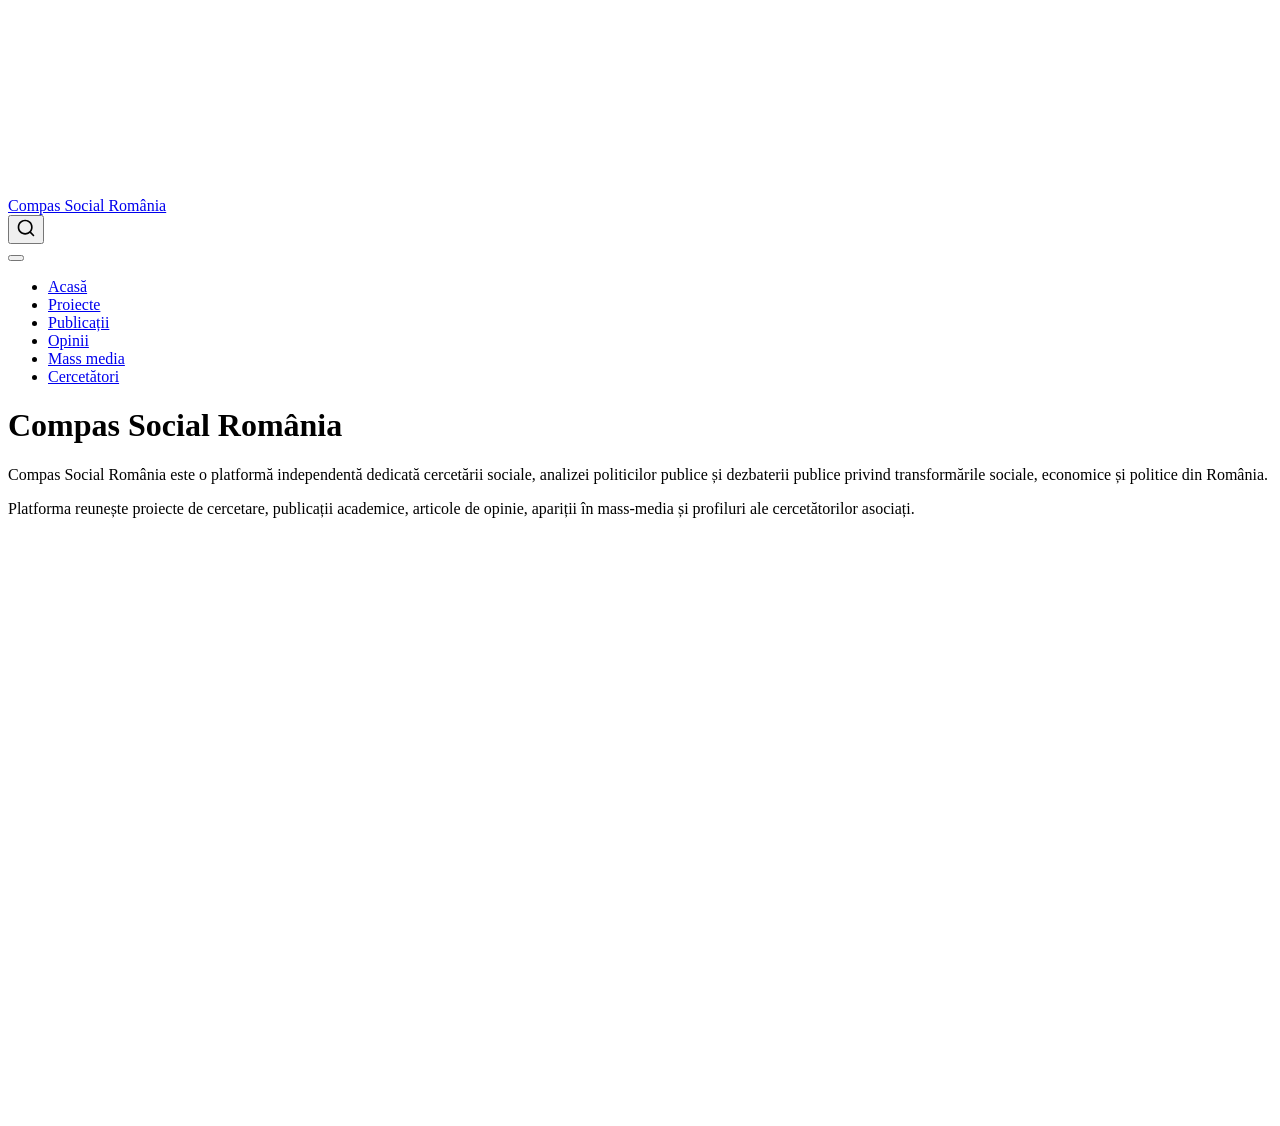
==== docs/index.html @ 10f3eb61 "Prima versiune site" ====
<!DOCTYPE html>
<html xmlns="http://www.w3.org/1999/xhtml" lang="ro" xml:lang="ro"><head>

<meta charset="utf-8">
<meta name="generator" content="quarto-1.9.38">

<meta name="viewport" content="width=device-width, initial-scale=1.0, user-scalable=yes">


<title>Compas Social România</title>
<style>
/* Default styles provided by pandoc.
** See https://pandoc.org/MANUAL.html#variables-for-html for config info.
*/
code{white-space: pre-wrap;}
span.smallcaps{font-variant: small-caps;}
div.columns{display: flex; gap: min(4vw, 1.5em);}
div.column{flex: auto; overflow-x: auto;}
div.hanging-indent{margin-left: 1.5em; text-indent: -1.5em;}
ul.task-list{list-style: none;}
ul.task-list li input[type="checkbox"] {
  width: 0.8em;
  margin: 0 0.8em 0.2em -1em; /* quarto-specific, see https://github.com/quarto-dev/quarto-cli/issues/4556 */ 
  vertical-align: middle;
}
</style>


<script src="site_libs/quarto-nav/quarto-nav.js"></script>
<script src="site_libs/quarto-nav/headroom.min.js"></script>
<script src="site_libs/clipboard/clipboard.min.js"></script>
<script src="site_libs/quarto-search/autocomplete.umd.js"></script>
<script src="site_libs/quarto-search/fuse.min.js"></script>
<script src="site_libs/quarto-search/quarto-search.js"></script>
<meta name="quarto:offset" content="./">
<script src="site_libs/quarto-html/quarto.js" type="module"></script>
<script src="site_libs/quarto-html/tabsets/tabsets.js" type="module"></script>
<script src="site_libs/quarto-html/popper.min.js"></script>
<script src="site_libs/quarto-html/tippy.umd.min.js"></script>
<script src="site_libs/quarto-html/anchor.min.js"></script>
<link href="site_libs/quarto-html/tippy.css" rel="stylesheet">
<link href="site_libs/quarto-html/quarto-syntax-highlighting-15634bcf2e68342d4ad2dfa704d543f6.css" rel="stylesheet" id="quarto-text-highlighting-styles">
<script src="site_libs/bootstrap/bootstrap.min.js"></script>
<link href="site_libs/bootstrap/bootstrap-icons.css" rel="stylesheet">
<link href="site_libs/bootstrap/bootstrap-a0f9fd0d421825b736dc1bbcbcba2219.min.css" rel="stylesheet" append-hash="true" id="quarto-bootstrap" data-mode="light">
<script id="quarto-search-options" type="application/json">{
  "location": "navbar",
  "copy-button": false,
  "collapse-after": 3,
  "panel-placement": "end",
  "type": "overlay",
  "limit": 50,
  "keyboard-shortcut": [
    "f",
    "/",
    "s"
  ],
  "show-item-context": false,
  "language": {
    "search-no-results-text": "No results",
    "search-matching-documents-text": "matching documents",
    "search-copy-link-title": "Copy link to search",
    "search-hide-matches-text": "Hide additional matches",
    "search-more-match-text": "more match in this document",
    "search-more-matches-text": "more matches in this document",
    "search-clear-button-title": "Clear",
    "search-text-placeholder": "",
    "search-detached-cancel-button-title": "Cancel",
    "search-submit-button-title": "Submit",
    "search-label": "Search"
  }
}</script>


</head>

<body class="nav-fixed fullcontent quarto-light">

<div id="quarto-search-results"></div>
  <header id="quarto-header" class="headroom fixed-top">
    <nav class="navbar navbar-expand-lg " data-bs-theme="dark">
      <div class="navbar-container container-fluid">
      <div class="navbar-brand-container mx-auto">
    <a class="navbar-brand" href="./index.html">
    <span class="navbar-title">Compas Social România</span>
    </a>
  </div>
            <div id="quarto-search" class="" title="Search"></div>
          <button class="navbar-toggler" type="button" data-bs-toggle="collapse" data-bs-target="#navbarCollapse" aria-controls="navbarCollapse" role="menu" aria-expanded="false" aria-label="Toggle navigation" onclick="if (window.quartoToggleHeadroom) { window.quartoToggleHeadroom(); }">
  <span class="navbar-toggler-icon"></span>
</button>
          <div class="collapse navbar-collapse" id="navbarCollapse">
            <ul class="navbar-nav navbar-nav-scroll me-auto">
  <li class="nav-item">
    <a class="nav-link active" href="./index.html" aria-current="page"> 
<span class="menu-text">Acasă</span></a>
  </li>  
  <li class="nav-item">
    <a class="nav-link" href="./proiecte.html"> 
<span class="menu-text">Proiecte</span></a>
  </li>  
  <li class="nav-item">
    <a class="nav-link" href="./publicatii.html"> 
<span class="menu-text">Publicații</span></a>
  </li>  
  <li class="nav-item">
    <a class="nav-link" href="./opinii.html"> 
<span class="menu-text">Opinii</span></a>
  </li>  
  <li class="nav-item">
    <a class="nav-link" href="./mass-media.html"> 
<span class="menu-text">Mass media</span></a>
  </li>  
  <li class="nav-item">
    <a class="nav-link" href="./cercetatori.html"> 
<span class="menu-text">Cercetători</span></a>
  </li>  
</ul>
          </div> <!-- /navcollapse -->
            <div class="quarto-navbar-tools">
</div>
      </div> <!-- /container-fluid -->
    </nav>
</header>
<!-- content -->
<div id="quarto-content" class="quarto-container page-columns page-rows-contents page-layout-article page-navbar">
<!-- sidebar -->
<!-- margin-sidebar -->
    
<!-- main -->
<main class="content" id="quarto-document-content">

<header id="title-block-header" class="quarto-title-block default">
<div class="quarto-title">
<h1 class="title">Compas Social România</h1>
</div>



<div class="quarto-title-meta">

    
  
    
  </div>
  


</header>


<p>Compas Social România este o platformă independentă dedicată cercetării sociale, analizei politicilor publice și dezbaterii publice privind transformările sociale, economice și politice din România.</p>
<p>Platforma reunește proiecte de cercetare, publicații academice, articole de opinie, apariții în mass-media și profiluri ale cercetătorilor asociați.</p>



</main> <!-- /main -->
<script id="quarto-html-after-body" type="application/javascript">
  window.document.addEventListener("DOMContentLoaded", function (event) {
    const icon = "";
    const anchorJS = new window.AnchorJS();
    anchorJS.options = {
      placement: 'right',
      icon: icon
    };
    anchorJS.add('.anchored');
    const isCodeAnnotation = (el) => {
      for (const clz of el.classList) {
        if (clz.startsWith('code-annotation-')) {                     
          return true;
        }
      }
      return false;
    }
    const onCopySuccess = function(e) {
      // button target
      const button = e.trigger;
      // don't keep focus
      button.blur();
      // flash "checked"
      button.classList.add('code-copy-button-checked');
      var currentTitle = button.getAttribute("title");
      button.setAttribute("title", "Copied!");
      let tooltip;
      if (window.bootstrap) {
        button.setAttribute("data-bs-toggle", "tooltip");
        button.setAttribute("data-bs-placement", "left");
        button.setAttribute("data-bs-title", "Copied!");
        tooltip = new bootstrap.Tooltip(button, 
          { trigger: "manual", 
            customClass: "code-copy-button-tooltip",
            offset: [0, -8]});
        tooltip.show();    
      }
      setTimeout(function() {
        if (tooltip) {
          tooltip.hide();
          button.removeAttribute("data-bs-title");
          button.removeAttribute("data-bs-toggle");
          button.removeAttribute("data-bs-placement");
        }
        button.setAttribute("title", currentTitle);
        button.classList.remove('code-copy-button-checked');
      }, 1000);
      // clear code selection
      e.clearSelection();
    }
    const getTextToCopy = function(trigger) {
      const outerScaffold = trigger.parentElement.cloneNode(true);
      const codeEl = outerScaffold.querySelector('code');
      for (const childEl of codeEl.children) {
        if (isCodeAnnotation(childEl)) {
          childEl.remove();
        }
      }
      return codeEl.innerText;
    }
    const clipboard = new window.ClipboardJS('.code-copy-button:not([data-in-quarto-modal])', {
      text: getTextToCopy
    });
    clipboard.on('success', onCopySuccess);
    if (window.document.getElementById('quarto-embedded-source-code-modal')) {
      const clipboardModal = new window.ClipboardJS('.code-copy-button[data-in-quarto-modal]', {
        text: getTextToCopy,
        container: window.document.getElementById('quarto-embedded-source-code-modal')
      });
      clipboardModal.on('success', onCopySuccess);
    }
      var localhostRegex = new RegExp(/^(?:http|https):\/\/localhost\:?[0-9]*\//);
      var mailtoRegex = new RegExp(/^mailto:/);
        var filterRegex = new RegExp('/' + window.location.host + '/');
      var isInternal = (href) => {
          return filterRegex.test(href) || localhostRegex.test(href) || mailtoRegex.test(href);
      }
      // Inspect non-navigation links and adorn them if external
     var links = window.document.querySelectorAll('a[href]:not(.nav-link):not(.navbar-brand):not(.toc-action):not(.sidebar-link):not(.sidebar-item-toggle):not(.pagination-link):not(.no-external):not([aria-hidden]):not(.dropdown-item):not(.quarto-navigation-tool):not(.about-link)');
      for (var i=0; i<links.length; i++) {
        const link = links[i];
        if (!isInternal(link.href)) {
          // undo the damage that might have been done by quarto-nav.js in the case of
          // links that we want to consider external
          if (link.dataset.originalHref !== undefined) {
            link.href = link.dataset.originalHref;
          }
        }
      }
    function tippyHover(el, contentFn, onTriggerFn, onUntriggerFn) {
      const config = {
        allowHTML: true,
        maxWidth: 500,
        delay: 100,
        arrow: false,
        appendTo: function(el) {
            return el.parentElement;
        },
        interactive: true,
        interactiveBorder: 10,
        theme: 'quarto',
        placement: 'bottom-start',
      };
      if (contentFn) {
        config.content = contentFn;
      }
      if (onTriggerFn) {
        config.onTrigger = onTriggerFn;
      }
      if (onUntriggerFn) {
        config.onUntrigger = onUntriggerFn;
      }
      window.tippy(el, config); 
    }
    const noterefs = window.document.querySelectorAll('a[role="doc-noteref"]');
    for (var i=0; i<noterefs.length; i++) {
      const ref = noterefs[i];
      tippyHover(ref, function() {
        // use id or data attribute instead here
        let href = ref.getAttribute('data-footnote-href') || ref.getAttribute('href');
        try { href = new URL(href).hash; } catch {}
        const id = href.replace(/^#\/?/, "");
        const note = window.document.getElementById(id);
        if (note) {
          return note.innerHTML;
        } else {
          return "";
        }
      });
    }
    const xrefs = window.document.querySelectorAll('a.quarto-xref');
    const processXRef = (id, note) => {
      // Strip column container classes
      const stripColumnClz = (el) => {
        el.classList.remove("page-full", "page-columns");
        if (el.children) {
          for (const child of el.children) {
            stripColumnClz(child);
          }
        }
      }
      stripColumnClz(note)
      if (id === null || id.startsWith('sec-')) {
        // Special case sections, only their first couple elements
        const container = document.createElement("div");
        if (note.children && note.children.length > 2) {
          container.appendChild(note.children[0].cloneNode(true));
          for (let i = 1; i < note.children.length; i++) {
            const child = note.children[i];
            if (child.tagName === "P" && child.innerText === "") {
              continue;
            } else {
              container.appendChild(child.cloneNode(true));
              break;
            }
          }
          if (window.Quarto?.typesetMath) {
            window.Quarto.typesetMath(container);
          }
          return container.innerHTML
        } else {
          if (window.Quarto?.typesetMath) {
            window.Quarto.typesetMath(note);
          }
          return note.innerHTML;
        }
      } else {
        // Remove any anchor links if they are present
        const anchorLink = note.querySelector('a.anchorjs-link');
        if (anchorLink) {
          anchorLink.remove();
        }
        if (window.Quarto?.typesetMath) {
          window.Quarto.typesetMath(note);
        }
        if (note.classList.contains("callout")) {
          return note.outerHTML;
        } else {
          return note.innerHTML;
        }
      }
    }
    for (var i=0; i<xrefs.length; i++) {
      const xref = xrefs[i];
      tippyHover(xref, undefined, function(instance) {
        instance.disable();
        let url = xref.getAttribute('href');
        let hash = undefined; 
        if (url.startsWith('#')) {
          hash = url;
        } else {
          try { hash = new URL(url).hash; } catch {}
        }
        if (hash) {
          const id = hash.replace(/^#\/?/, "");
          const note = window.document.getElementById(id);
          if (note !== null) {
            try {
              const html = processXRef(id, note.cloneNode(true));
              instance.setContent(html);
            } finally {
              instance.enable();
              instance.show();
            }
          } else {
            // See if we can fetch this
            fetch(url.split('#')[0])
            .then(res => res.text())
            .then(html => {
              const parser = new DOMParser();
              const htmlDoc = parser.parseFromString(html, "text/html");
              const note = htmlDoc.getElementById(id);
              if (note !== null) {
                const html = processXRef(id, note);
                instance.setContent(html);
              } 
            }).finally(() => {
              instance.enable();
              instance.show();
            });
          }
        } else {
          // See if we can fetch a full url (with no hash to target)
          // This is a special case and we should probably do some content thinning / targeting
          fetch(url)
          .then(res => res.text())
          .then(html => {
            const parser = new DOMParser();
            const htmlDoc = parser.parseFromString(html, "text/html");
            const note = htmlDoc.querySelector('main.content');
            if (note !== null) {
              // This should only happen for chapter cross references
              // (since there is no id in the URL)
              // remove the first header
              if (note.children.length > 0 && note.children[0].tagName === "HEADER") {
                note.children[0].remove();
              }
              const html = processXRef(null, note);
              instance.setContent(html);
            } 
          }).finally(() => {
            instance.enable();
            instance.show();
          });
        }
      }, function(instance) {
      });
    }
        let selectedAnnoteEl;
        const selectorForAnnotation = ( cell, annotation) => {
          let cellAttr = 'data-code-cell="' + cell + '"';
          let lineAttr = 'data-code-annotation="' +  annotation + '"';
          const selector = 'span[' + cellAttr + '][' + lineAttr + ']';
          return selector;
        }
        const selectCodeLines = (annoteEl) => {
          const doc = window.document;
          const targetCell = annoteEl.getAttribute("data-target-cell");
          const targetAnnotation = annoteEl.getAttribute("data-target-annotation");
          const annoteSpan = window.document.querySelector(selectorForAnnotation(targetCell, targetAnnotation));
          const lines = annoteSpan.getAttribute("data-code-lines").split(",");
          const lineIds = lines.map((line) => {
            return targetCell + "-" + line;
          })
          let top = null;
          let height = null;
          let parent = null;
          if (lineIds.length > 0) {
              //compute the position of the single el (top and bottom and make a div)
              const el = window.document.getElementById(lineIds[0]);
              top = el.offsetTop;
              height = el.offsetHeight;
              parent = el.parentElement.parentElement;
            if (lineIds.length > 1) {
              const lastEl = window.document.getElementById(lineIds[lineIds.length - 1]);
              const bottom = lastEl.offsetTop + lastEl.offsetHeight;
              height = bottom - top;
            }
            if (top !== null && height !== null && parent !== null) {
              // cook up a div (if necessary) and position it 
              let div = window.document.getElementById("code-annotation-line-highlight");
              if (div === null) {
                div = window.document.createElement("div");
                div.setAttribute("id", "code-annotation-line-highlight");
                div.style.position = 'absolute';
                parent.appendChild(div);
              }
              div.style.top = top - 2 + "px";
              div.style.height = height + 4 + "px";
              div.style.left = 0;
              let gutterDiv = window.document.getElementById("code-annotation-line-highlight-gutter");
              if (gutterDiv === null) {
                gutterDiv = window.document.createElement("div");
                gutterDiv.setAttribute("id", "code-annotation-line-highlight-gutter");
                gutterDiv.style.position = 'absolute';
                const codeCell = window.document.getElementById(targetCell);
                const gutter = codeCell.querySelector('.code-annotation-gutter');
                gutter.appendChild(gutterDiv);
              }
              gutterDiv.style.top = top - 2 + "px";
              gutterDiv.style.height = height + 4 + "px";
            }
            selectedAnnoteEl = annoteEl;
          }
        };
        const unselectCodeLines = () => {
          const elementsIds = ["code-annotation-line-highlight", "code-annotation-line-highlight-gutter"];
          elementsIds.forEach((elId) => {
            const div = window.document.getElementById(elId);
            if (div) {
              div.remove();
            }
          });
          selectedAnnoteEl = undefined;
        };
          // Handle positioning of the toggle
      window.addEventListener(
        "resize",
        throttle(() => {
          elRect = undefined;
          if (selectedAnnoteEl) {
            selectCodeLines(selectedAnnoteEl);
          }
        }, 10)
      );
      function throttle(fn, ms) {
      let throttle = false;
      let timer;
        return (...args) => {
          if(!throttle) { // first call gets through
              fn.apply(this, args);
              throttle = true;
          } else { // all the others get throttled
              if(timer) clearTimeout(timer); // cancel #2
              timer = setTimeout(() => {
                fn.apply(this, args);
                timer = throttle = false;
              }, ms);
          }
        };
      }
        // Attach click handler to the DT
        const annoteDls = window.document.querySelectorAll('dt[data-target-cell]');
        for (const annoteDlNode of annoteDls) {
          annoteDlNode.addEventListener('click', (event) => {
            const clickedEl = event.target;
            if (clickedEl !== selectedAnnoteEl) {
              unselectCodeLines();
              const activeEl = window.document.querySelector('dt[data-target-cell].code-annotation-active');
              if (activeEl) {
                activeEl.classList.remove('code-annotation-active');
              }
              selectCodeLines(clickedEl);
              clickedEl.classList.add('code-annotation-active');
            } else {
              // Unselect the line
              unselectCodeLines();
              clickedEl.classList.remove('code-annotation-active');
            }
          });
        }
    const findCites = (el) => {
      const parentEl = el.parentElement;
      if (parentEl) {
        const cites = parentEl.dataset.cites;
        if (cites) {
          return {
            el,
            cites: cites.split(' ')
          };
        } else {
          return findCites(el.parentElement)
        }
      } else {
        return undefined;
      }
    };
    var bibliorefs = window.document.querySelectorAll('a[role="doc-biblioref"]');
    for (var i=0; i<bibliorefs.length; i++) {
      const ref = bibliorefs[i];
      const citeInfo = findCites(ref);
      if (citeInfo) {
        tippyHover(citeInfo.el, function() {
          var popup = window.document.createElement('div');
          citeInfo.cites.forEach(function(cite) {
            var citeDiv = window.document.createElement('div');
            citeDiv.classList.add('hanging-indent');
            citeDiv.classList.add('csl-entry');
            var biblioDiv = window.document.getElementById('ref-' + cite);
            if (biblioDiv) {
              citeDiv.innerHTML = biblioDiv.innerHTML;
            }
            popup.appendChild(citeDiv);
          });
          return popup.innerHTML;
        });
      }
    }
  });
  </script>
</div> <!-- /content -->




</body></html>
---- docs/site_libs/quarto-html/tippy.css ----
.tippy-box[data-animation=fade][data-state=hidden]{opacity:0}[data-tippy-root]{max-width:calc(100vw - 10px)}.tippy-box{position:relative;background-color:#333;color:#fff;border-radius:4px;font-size:14px;line-height:1.4;white-space:normal;outline:0;transition-property:transform,visibility,opacity}.tippy-box[data-placement^=top]>.tippy-arrow{bottom:0}.tippy-box[data-placement^=top]>.tippy-arrow:before{bottom:-7px;left:0;border-width:8px 8px 0;border-top-color:initial;transform-origin:center top}.tippy-box[data-placement^=bottom]>.tippy-arrow{top:0}.tippy-box[data-placement^=bottom]>.tippy-arrow:before{top:-7px;left:0;border-width:0 8px 8px;border-bottom-color:initial;transform-origin:center bottom}.tippy-box[data-placement^=left]>.tippy-arrow{right:0}.tippy-box[data-placement^=left]>.tippy-arrow:before{border-width:8px 0 8px 8px;border-left-color:initial;right:-7px;transform-origin:center left}.tippy-box[data-placement^=right]>.tippy-arrow{left:0}.tippy-box[data-placement^=right]>.tippy-arrow:before{left:-7px;border-width:8px 8px 8px 0;border-right-color:initial;transform-origin:center right}.tippy-box[data-inertia][data-state=visible]{transition-timing-function:cubic-bezier(.54,1.5,.38,1.11)}.tippy-arrow{width:16px;height:16px;color:#333}.tippy-arrow:before{content:"";position:absolute;border-color:transparent;border-style:solid}.tippy-content{position:relative;padding:5px 9px;z-index:1}
---- docs/site_libs/quarto-html/quarto-syntax-highlighting-15634bcf2e68342d4ad2dfa704d543f6.css ----
/* quarto syntax highlight colors */
:root {
  --quarto-hl-ot-color: #003B4F;
  --quarto-hl-at-color: #657422;
  --quarto-hl-ss-color: #20794D;
  --quarto-hl-an-color: #5E5E5E;
  --quarto-hl-fu-color: #4758AB;
  --quarto-hl-st-color: #20794D;
  --quarto-hl-cf-color: #003B4F;
  --quarto-hl-op-color: #5E5E5E;
  --quarto-hl-er-color: #AD0000;
  --quarto-hl-bn-color: #AD0000;
  --quarto-hl-al-color: #AD0000;
  --quarto-hl-va-color: #111111;
  --quarto-hl-bu-color: inherit;
  --quarto-hl-ex-color: inherit;
  --quarto-hl-pp-color: #AD0000;
  --quarto-hl-in-color: #5E5E5E;
  --quarto-hl-vs-color: #20794D;
  --quarto-hl-wa-color: #5E5E5E;
  --quarto-hl-do-color: #5E5E5E;
  --quarto-hl-im-color: #00769E;
  --quarto-hl-ch-color: #20794D;
  --quarto-hl-dt-color: #AD0000;
  --quarto-hl-fl-color: #AD0000;
  --quarto-hl-co-color: #5E5E5E;
  --quarto-hl-cv-color: #5E5E5E;
  --quarto-hl-cn-color: #8f5902;
  --quarto-hl-sc-color: #5E5E5E;
  --quarto-hl-dv-color: #AD0000;
  --quarto-hl-kw-color: #003B4F;
}

/* other quarto variables */
:root {
  --quarto-font-monospace: SFMono-Regular, Menlo, Monaco, Consolas, "Liberation Mono", "Courier New", monospace;
}

/* syntax highlight based on Pandoc's rules */
pre > code.sourceCode > span {
  color: #003B4F;
}

code.sourceCode > span {
  color: #003B4F;
}

div.sourceCode,
div.sourceCode pre.sourceCode {
  color: #003B4F;
}

/* Normal */
code span {
  color: #003B4F;
}

/* Alert */
code span.al {
  color: #AD0000;
  font-style: inherit;
}

/* Annotation */
code span.an {
  color: #5E5E5E;
  font-style: inherit;
}

/* Attribute */
code span.at {
  color: #657422;
  font-style: inherit;
}

/* BaseN */
code span.bn {
  color: #AD0000;
  font-style: inherit;
}

/* BuiltIn */
code span.bu {
  font-style: inherit;
}

/* ControlFlow */
code span.cf {
  color: #003B4F;
  font-weight: bold;
  font-style: inherit;
}

/* Char */
code span.ch {
  color: #20794D;
  font-style: inherit;
}

/* Constant */
code span.cn {
  color: #8f5902;
  font-style: inherit;
}

/* Comment */
code span.co {
  color: #5E5E5E;
  font-style: inherit;
}

/* CommentVar */
code span.cv {
  color: #5E5E5E;
  font-style: italic;
}

/* Documentation */
code span.do {
  color: #5E5E5E;
  font-style: italic;
}

/* DataType */
code span.dt {
  color: #AD0000;
  font-style: inherit;
}

/* DecVal */
code span.dv {
  color: #AD0000;
  font-style: inherit;
}

/* Error */
code span.er {
  color: #AD0000;
  font-style: inherit;
}

/* Extension */
code span.ex {
  font-style: inherit;
}

/* Float */
code span.fl {
  color: #AD0000;
  font-style: inherit;
}

/* Function */
code span.fu {
  color: #4758AB;
  font-style: inherit;
}

/* Import */
code span.im {
  color: #00769E;
  font-style: inherit;
}

/* Information */
code span.in {
  color: #5E5E5E;
  font-style: inherit;
}

/* Keyword */
code span.kw {
  color: #003B4F;
  font-weight: bold;
  font-style: inherit;
}

/* Operator */
code span.op {
  color: #5E5E5E;
  font-style: inherit;
}

/* Other */
code span.ot {
  color: #003B4F;
  font-style: inherit;
}

/* Preprocessor */
code span.pp {
  color: #AD0000;
  font-style: inherit;
}

/* SpecialChar */
code span.sc {
  color: #5E5E5E;
  font-style: inherit;
}

/* SpecialString */
code span.ss {
  color: #20794D;
  font-style: inherit;
}

/* String */
code span.st {
  color: #20794D;
  font-style: inherit;
}

/* Variable */
code span.va {
  color: #111111;
  font-style: inherit;
}

/* VerbatimString */
code span.vs {
  color: #20794D;
  font-style: inherit;
}

/* Warning */
code span.wa {
  color: #5E5E5E;
  font-style: italic;
}

.prevent-inlining {
  content: "</";
}

/*# sourceMappingURL=f23921c56f73e400b49028c9186a1aa0.css.map */
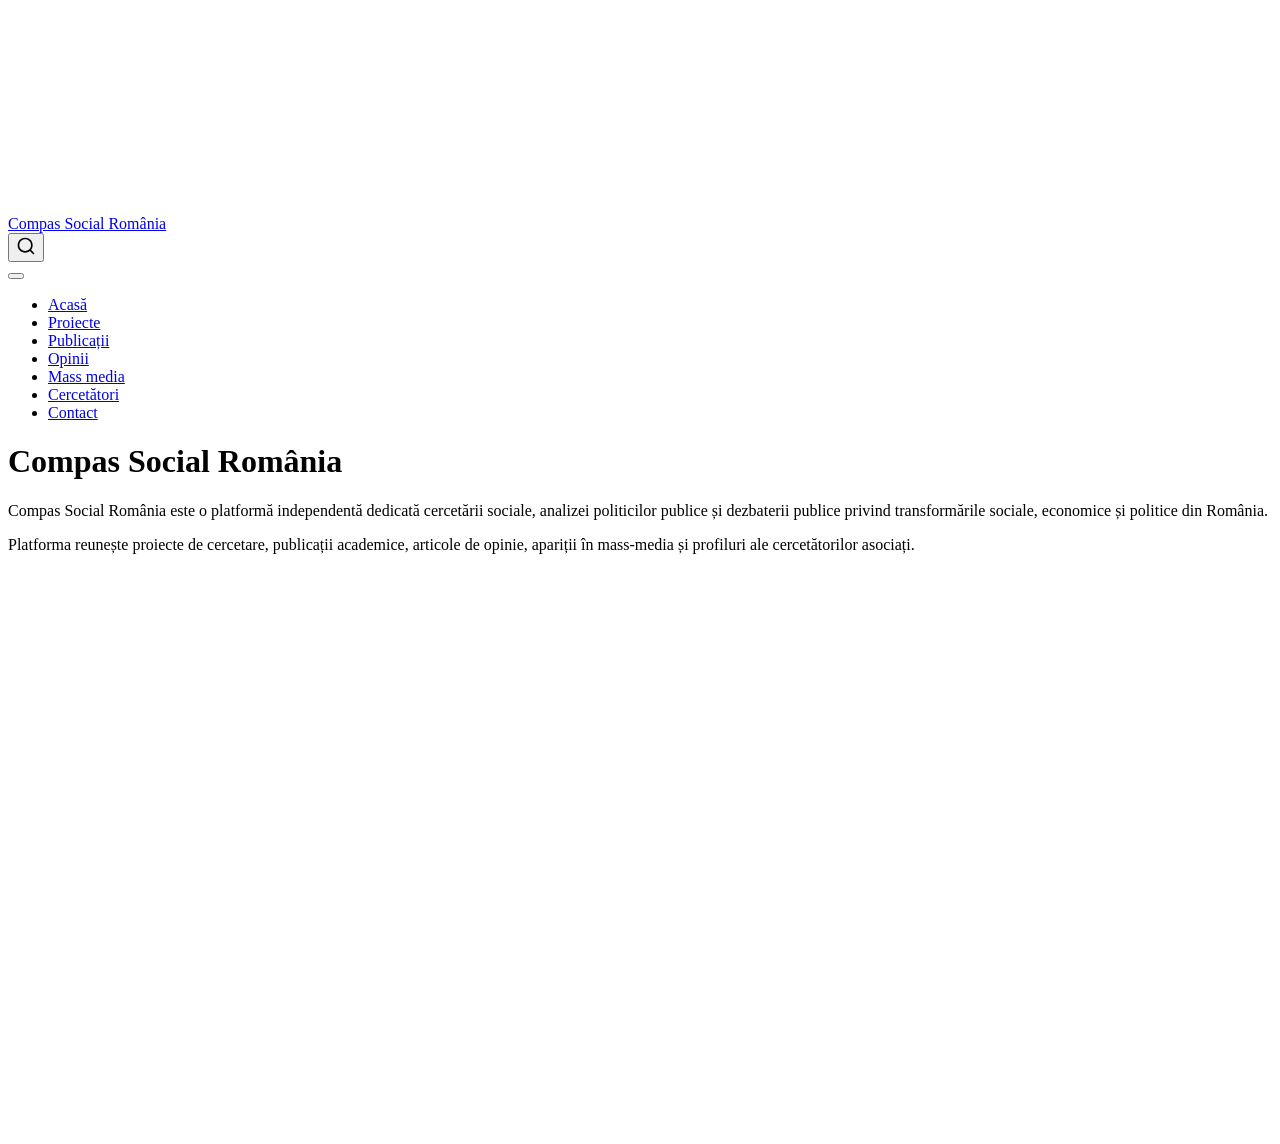
==== commit 68bdeab3: "Update site" ====
--- a/docs/index.html
+++ b/docs/index.html
@@ -115,6 +115,10 @@
     <a class="nav-link" href="./cercetatori.html"> 
 <span class="menu-text">Cercetători</span></a>
   </li>  
+  <li class="nav-item">
+    <a class="nav-link" href="./contact.html"> 
+<span class="menu-text">Contact</span></a>
+  </li>  
 </ul>
           </div> <!-- /navcollapse -->
             <div class="quarto-navbar-tools">
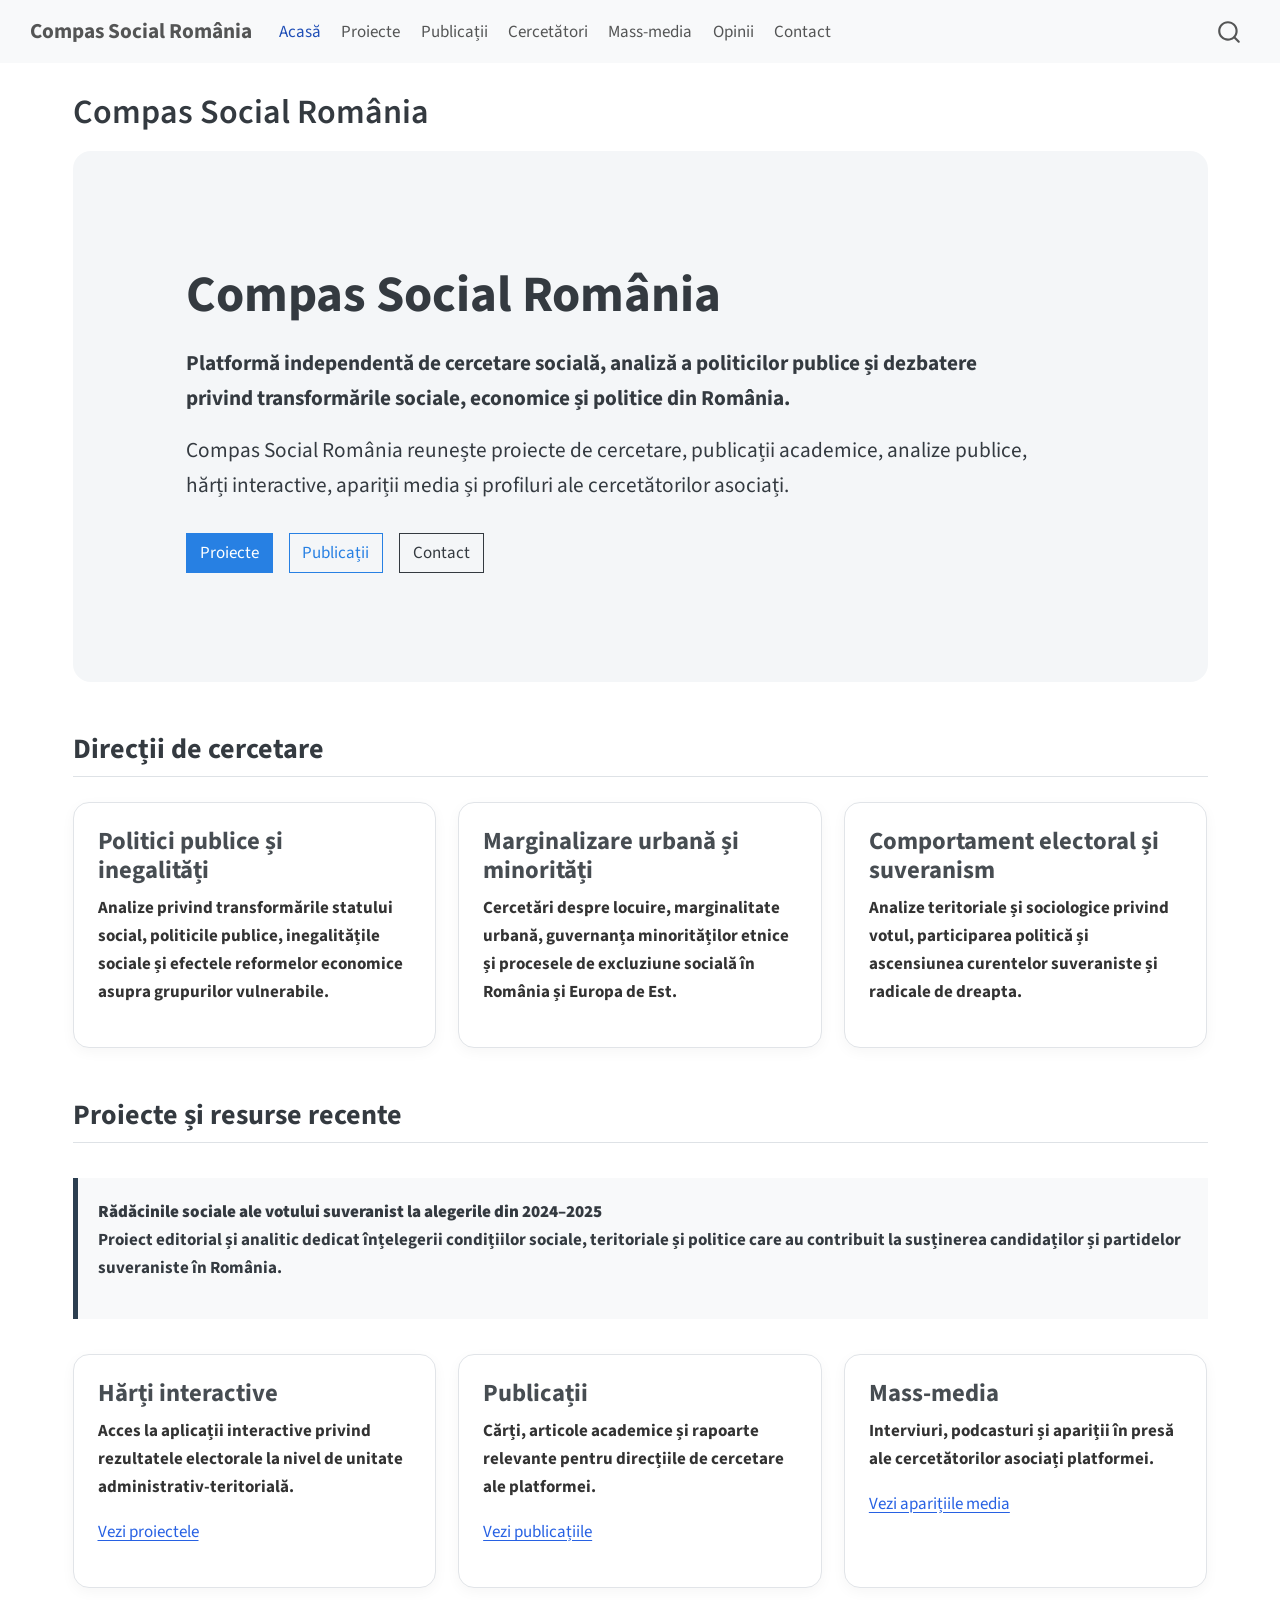
==== commit de5cfa5b: "Improve homepage design" ====
--- a/docs/index.html
+++ b/docs/index.html
@@ -42,7 +42,7 @@
 <link href="site_libs/quarto-html/quarto-syntax-highlighting-15634bcf2e68342d4ad2dfa704d543f6.css" rel="stylesheet" id="quarto-text-highlighting-styles">
 <script src="site_libs/bootstrap/bootstrap.min.js"></script>
 <link href="site_libs/bootstrap/bootstrap-icons.css" rel="stylesheet">
-<link href="site_libs/bootstrap/bootstrap-a0f9fd0d421825b736dc1bbcbcba2219.min.css" rel="stylesheet" append-hash="true" id="quarto-bootstrap" data-mode="light">
+<link href="site_libs/bootstrap/bootstrap-c7ab57aa33037bad7520c6cb9ec7d6ec.min.css" rel="stylesheet" append-hash="true" id="quarto-bootstrap" data-mode="light">
 <script id="quarto-search-options" type="application/json">{
   "location": "navbar",
   "copy-button": false,
@@ -72,9 +72,10 @@
 }</script>
 
 
+<link rel="stylesheet" href="styles.css">
 </head>
 
-<body class="nav-fixed fullcontent quarto-light">
+<body class="nav-fixed quarto-light">
 
 <div id="quarto-search-results"></div>
   <header id="quarto-header" class="headroom fixed-top">
@@ -104,16 +105,16 @@
 <span class="menu-text">Publicații</span></a>
   </li>  
   <li class="nav-item">
-    <a class="nav-link" href="./opinii.html"> 
-<span class="menu-text">Opinii</span></a>
+    <a class="nav-link" href="./cercetatori.html"> 
+<span class="menu-text">Cercetători</span></a>
   </li>  
   <li class="nav-item">
     <a class="nav-link" href="./mass-media.html"> 
-<span class="menu-text">Mass media</span></a>
+<span class="menu-text">Mass-media</span></a>
   </li>  
   <li class="nav-item">
-    <a class="nav-link" href="./cercetatori.html"> 
-<span class="menu-text">Cercetători</span></a>
+    <a class="nav-link" href="./opinii.html"> 
+<span class="menu-text">Opinii</span></a>
   </li>  
   <li class="nav-item">
     <a class="nav-link" href="./contact.html"> 
@@ -127,12 +128,12 @@
     </nav>
 </header>
 <!-- content -->
-<div id="quarto-content" class="quarto-container page-columns page-rows-contents page-layout-article page-navbar">
+<div id="quarto-content" class="quarto-container page-columns page-rows-contents page-layout-full page-navbar">
 <!-- sidebar -->
 <!-- margin-sidebar -->
     
 <!-- main -->
-<main class="content" id="quarto-document-content">
+<main class="content column-page" id="quarto-document-content">
 
 <header id="title-block-header" class="quarto-title-block default">
 <div class="quarto-title">
@@ -141,7 +142,7 @@
 
 
 
-<div class="quarto-title-meta">
+<div class="quarto-title-meta column-page">
 
     
   
@@ -153,10 +154,57 @@
 </header>
 
 
-<p>Compas Social România este o platformă independentă dedicată cercetării sociale, analizei politicilor publice și dezbaterii publice privind transformările sociale, economice și politice din România.</p>
-<p>Platforma reunește proiecte de cercetare, publicații academice, articole de opinie, apariții în mass-media și profiluri ale cercetătorilor asociați.</p>
-
-
+<section id="compas-social-românia" class="level1 hero">
+<h1>Compas Social România</h1>
+<p><strong>Platformă independentă de cercetare socială, analiză a politicilor publice și dezbatere privind transformările sociale, economice și politice din România.</strong></p>
+<p>Compas Social România reunește proiecte de cercetare, publicații academice, analize publice, hărți interactive, apariții media și profiluri ale cercetătorilor asociați.</p>
+<div class="hero-buttons">
+<p><a href="./proiecte.html" class="btn btn-primary">Proiecte</a> <a href="./publicatii.html" class="btn btn-outline-primary">Publicații</a> <a href="./contact.html" class="btn btn-outline-secondary">Contact</a></p>
+</div>
+</section>
+<section id="direcții-de-cercetare" class="level2 section-title">
+<h2 class="section-title anchored" data-anchor-id="direcții-de-cercetare">Direcții de cercetare</h2>
+<div class="cards">
+<section id="politici-publice-și-inegalități" class="level3 card">
+<h3 class="anchored" data-anchor-id="politici-publice-și-inegalități">Politici publice și inegalități</h3>
+<p>Analize privind transformările statului social, politicile publice, inegalitățile sociale și efectele reformelor economice asupra grupurilor vulnerabile.</p>
+</section>
+<section id="marginalizare-urbană-și-minorități" class="level3 card">
+<h3 class="anchored" data-anchor-id="marginalizare-urbană-și-minorități">Marginalizare urbană și minorități</h3>
+<p>Cercetări despre locuire, marginalitate urbană, guvernanța minorităților etnice și procesele de excluziune socială în România și Europa de Est.</p>
+</section>
+<section id="comportament-electoral-și-suveranism" class="level3 card">
+<h3 class="anchored" data-anchor-id="comportament-electoral-și-suveranism">Comportament electoral și suveranism</h3>
+<p>Analize teritoriale și sociologice privind votul, participarea politică și ascensiunea curentelor suveraniste și radicale de dreapta.</p>
+</section>
+</div>
+</section>
+<section id="proiecte-și-resurse-recente" class="level2 section-title">
+<h2 class="section-title anchored" data-anchor-id="proiecte-și-resurse-recente">Proiecte și resurse recente</h2>
+<div class="highlight">
+<p><strong>Rădăcinile sociale ale votului suveranist la alegerile din 2024–2025</strong><br>
+Proiect editorial și analitic dedicat înțelegerii condițiilor sociale, teritoriale și politice care au contribuit la susținerea candidaților și partidelor suveraniste în România.</p>
+</div>
+<div class="cards">
+<section id="hărți-interactive" class="level3 card">
+<h3 class="anchored" data-anchor-id="hărți-interactive">Hărți interactive</h3>
+<p>Acces la aplicații interactive privind rezultatele electorale la nivel de unitate administrativ-teritorială.</p>
+<p><a href="./proiecte.html">Vezi proiectele</a></p>
+</section>
+<section id="publicații" class="level3 card">
+<h3 class="anchored" data-anchor-id="publicații">Publicații</h3>
+<p>Cărți, articole academice și rapoarte relevante pentru direcțiile de cercetare ale platformei.</p>
+<p><a href="./publicatii.html">Vezi publicațiile</a></p>
+</section>
+<section id="mass-media" class="level3 card">
+<h3 class="anchored" data-anchor-id="mass-media">Mass-media</h3>
+<p>Interviuri, podcasturi și apariții în presă ale cercetătorilor asociați platformei.</p>
+<p><a href="./mass-media.html">Vezi aparițiile media</a></p>
+</section>
+</div>
+
+
+</section>
 
 </main> <!-- /main -->
 <script id="quarto-html-after-body" type="application/javascript">
--- a/docs/styles.css
+++ b/docs/styles.css
@@ -0,0 +1,86 @@
+body {
+  font-size: 17px;
+  line-height: 1.65;
+}
+
+.navbar-title {
+  font-weight: 700;
+}
+
+.hero {
+  padding: 80px 10%;
+  background: #f4f6f8;
+  border-radius: 18px;
+  margin-bottom: 40px;
+}
+
+.hero h1 {
+  font-size: 3rem;
+  font-weight: 700;
+  margin-bottom: 20px;
+}
+
+.hero p {
+  font-size: 1.25rem;
+  max-width: 850px;
+}
+
+.hero-buttons {
+  margin-top: 30px;
+}
+
+.hero-buttons a {
+  margin-right: 12px;
+  margin-bottom: 12px;
+}
+
+.section-title {
+  margin-top: 50px;
+  margin-bottom: 25px;
+  font-weight: 700;
+}
+
+.cards {
+  display: grid;
+  grid-template-columns: repeat(3, 1fr);
+  gap: 22px;
+  margin-top: 25px;
+}
+
+.card {
+  border: 1px solid #e1e4e8;
+  border-radius: 16px;
+  padding: 24px;
+  background: white;
+  box-shadow: 0 4px 14px rgba(0,0,0,0.04);
+}
+
+.card h3 {
+  margin-top: 0;
+  font-weight: 700;
+}
+
+.card p {
+  color: #333;
+}
+
+.highlight {
+  background: #f8f9fa;
+  border-left: 5px solid #2c3e50;
+  padding: 20px;
+  margin: 35px 0;
+}
+
+@media (max-width: 900px) {
+  .cards {
+    grid-template-columns: 1fr;
+  }
+
+  .hero {
+    padding: 45px 25px;
+  }
+
+  .hero h1 {
+    font-size: 2.2rem;
+  }
+}
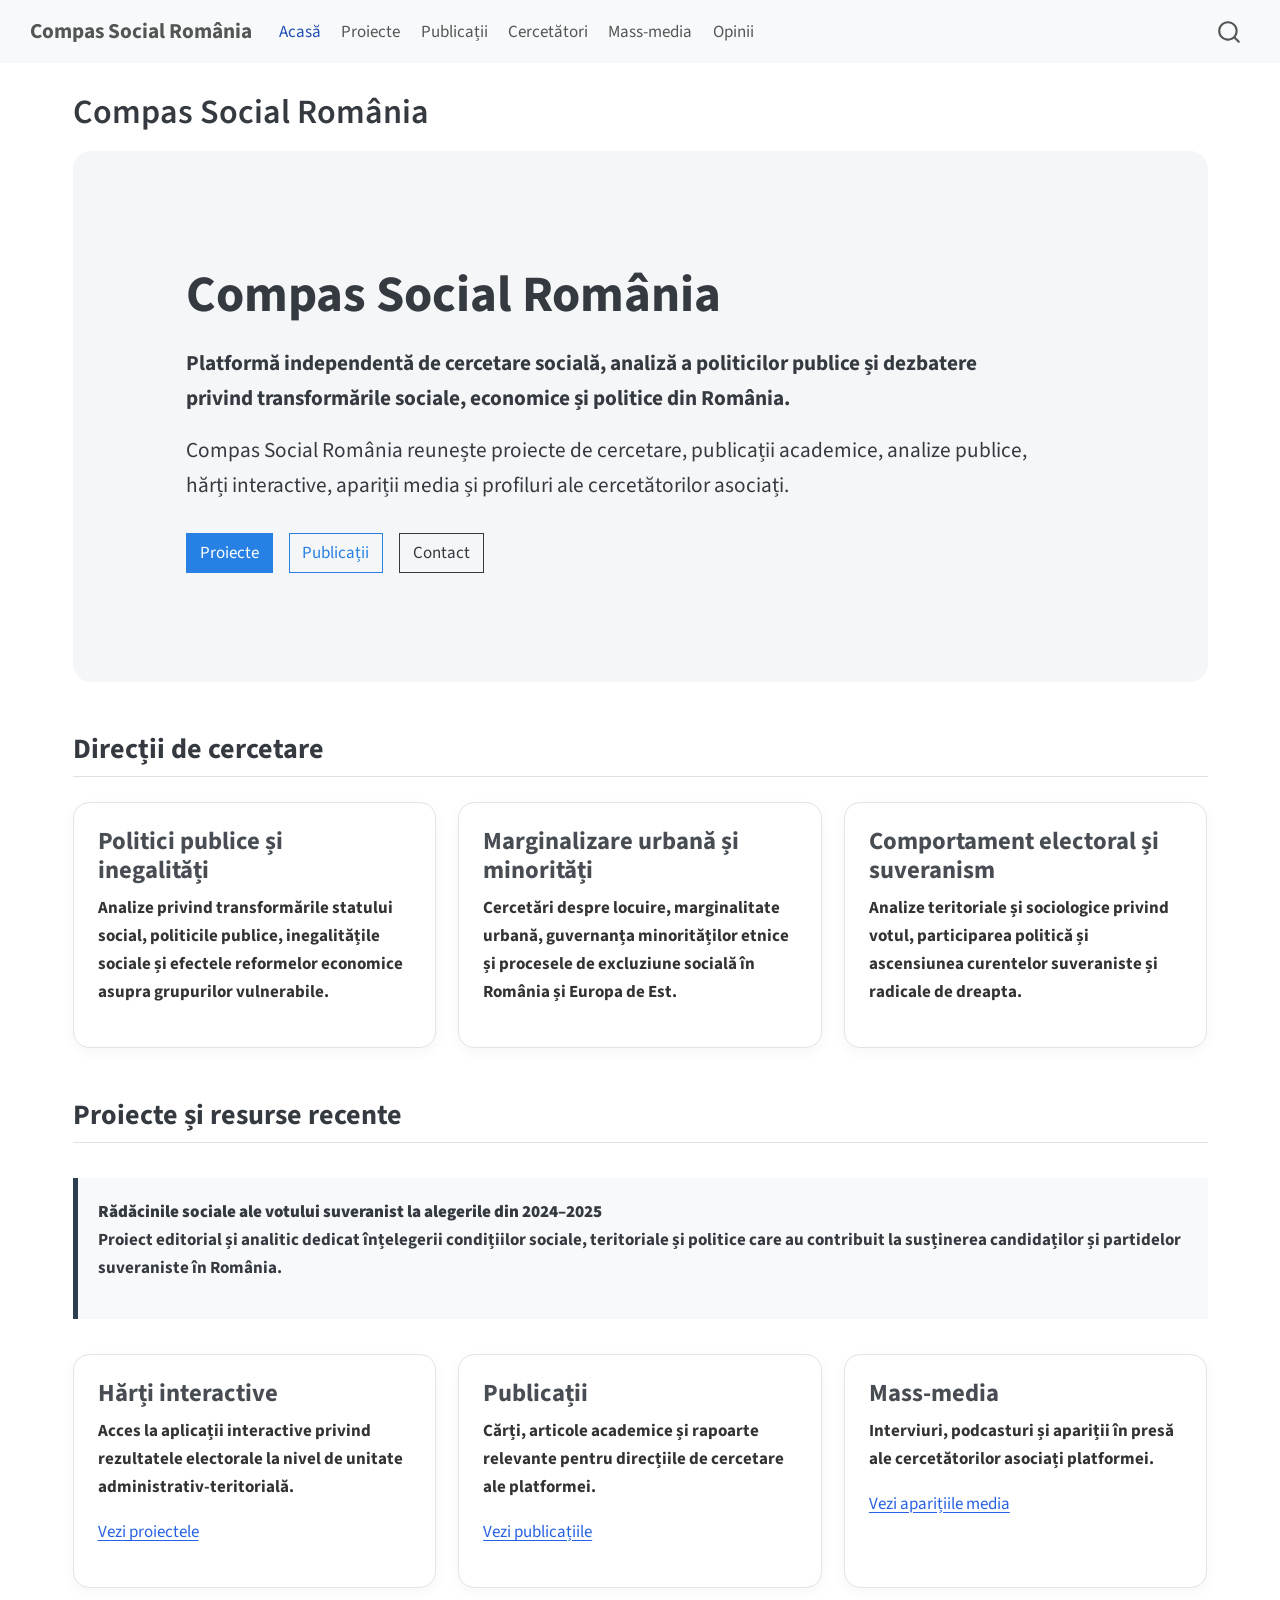
==== commit 34108453: "Replace Contact button with Mass-media" ====
--- a/docs/index.html
+++ b/docs/index.html
@@ -115,10 +115,6 @@
   <li class="nav-item">
     <a class="nav-link" href="./opinii.html"> 
 <span class="menu-text">Opinii</span></a>
-  </li>  
-  <li class="nav-item">
-    <a class="nav-link" href="./contact.html"> 
-<span class="menu-text">Contact</span></a>
   </li>  
 </ul>
           </div> <!-- /navcollapse -->
--- a/docs/styles.css
+++ b/docs/styles.css
@@ -83,4 +83,52 @@
   .hero h1 {
     font-size: 2.2rem;
   }
+}
+
+.profile-header {
+  display: grid;
+  grid-template-columns: 190px 1fr;
+  gap: 35px;
+  align-items: center;
+  margin-top: 30px;
+  margin-bottom: 40px;
+  padding: 30px;
+  background: #f4f6f8;
+  border-radius: 18px;
+}
+
+.profile-photo {
+  width: 170px;
+  height: 220px;
+  object-fit: cover;
+  border-radius: 10px;
+  box-shadow: 0 5px 15px rgba(0,0,0,0.15);
+}
+
+.profile-title h1 {
+  margin-bottom: 10px;
+}
+
+.profile-role {
+  font-size: 1.2rem;
+  color: #555;
+  margin-bottom: 20px;
+}
+
+.profile-links a {
+  margin-right: 10px;
+  margin-top: 10px;
+}
+
+@media (max-width: 900px) {
+
+  .profile-header {
+    grid-template-columns: 1fr;
+    text-align: center;
+  }
+
+  .profile-photo {
+    margin: auto;
+  }
+
 }
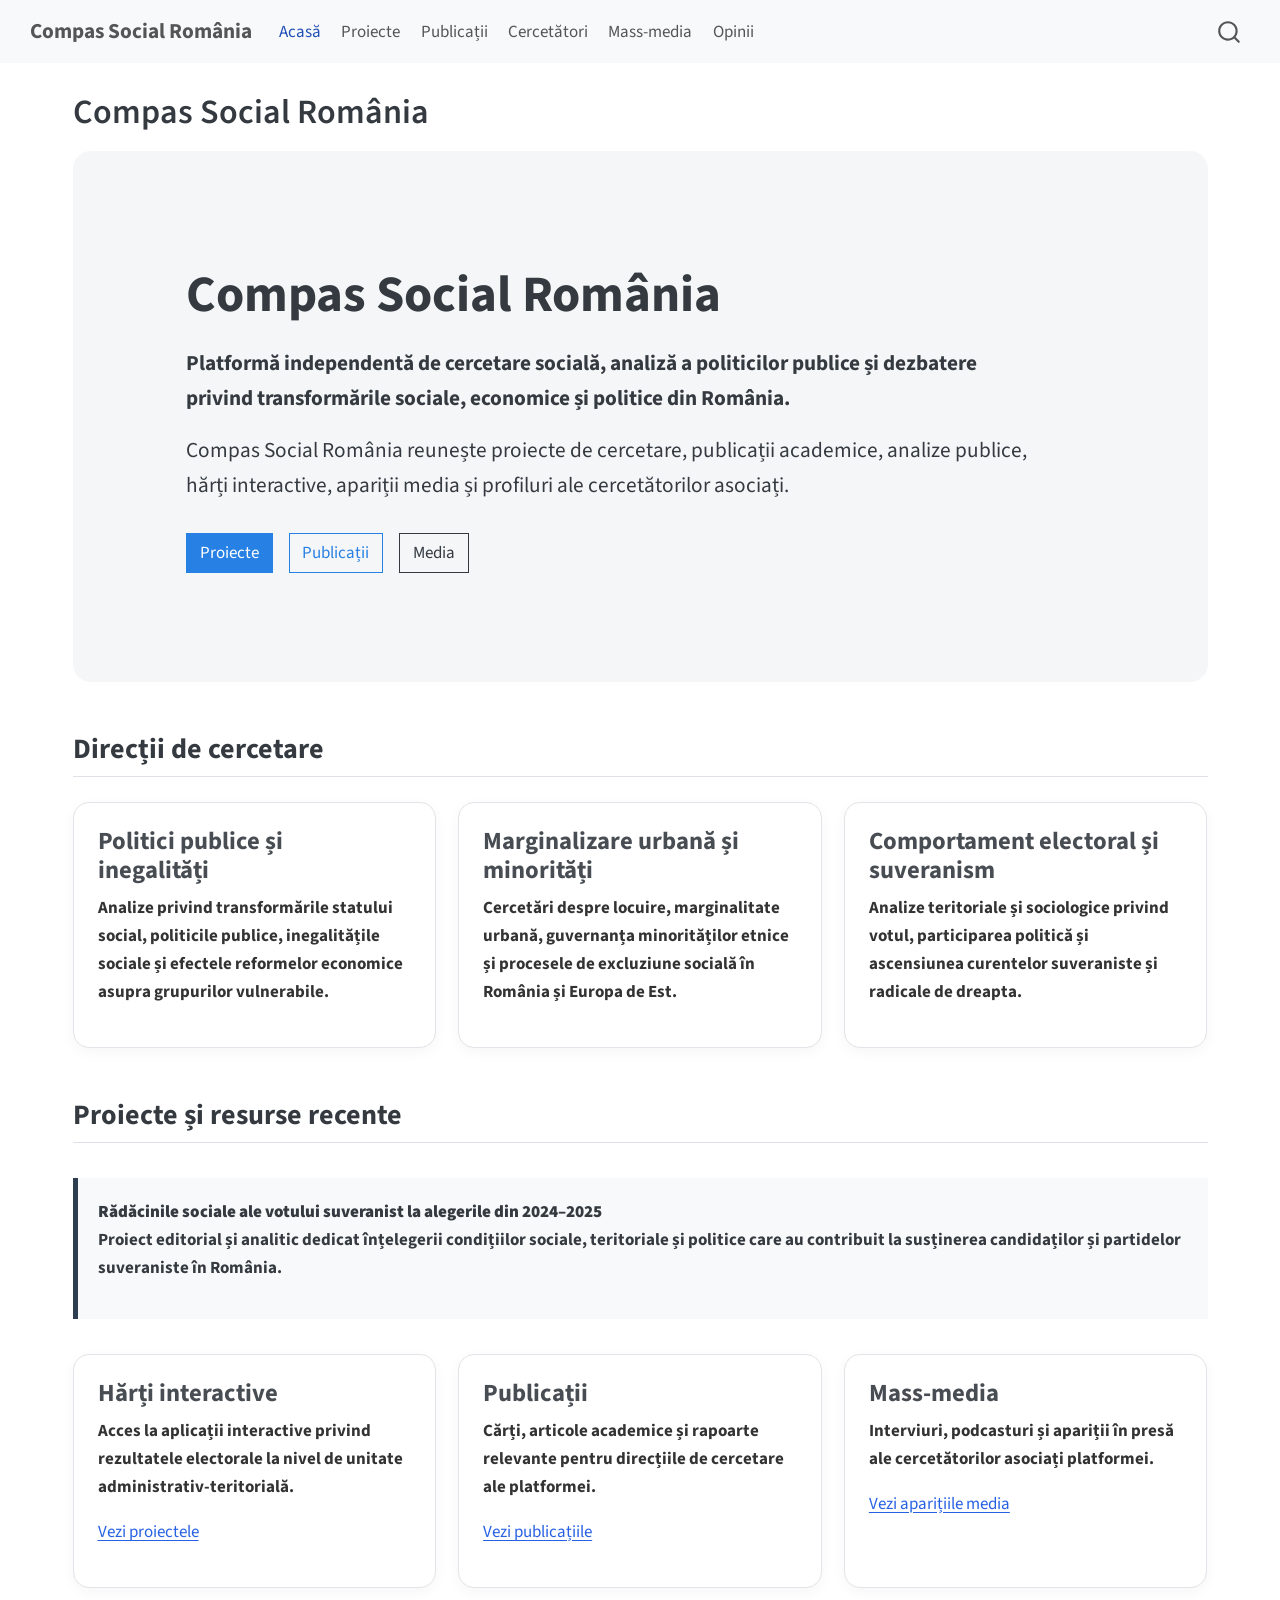
==== commit 8e37a4a1: "Update homepage Media button" ====
--- a/docs/index.html
+++ b/docs/index.html
@@ -155,7 +155,7 @@
 <p><strong>Platformă independentă de cercetare socială, analiză a politicilor publice și dezbatere privind transformările sociale, economice și politice din România.</strong></p>
 <p>Compas Social România reunește proiecte de cercetare, publicații academice, analize publice, hărți interactive, apariții media și profiluri ale cercetătorilor asociați.</p>
 <div class="hero-buttons">
-<p><a href="./proiecte.html" class="btn btn-primary">Proiecte</a> <a href="./publicatii.html" class="btn btn-outline-primary">Publicații</a> <a href="./contact.html" class="btn btn-outline-secondary">Contact</a></p>
+<p><a href="./proiecte.html" class="btn btn-primary">Proiecte</a> <a href="./publicatii.html" class="btn btn-outline-primary">Publicații</a> <a href="./mass-media.html" class="btn btn-outline-secondary">Media</a></p>
 </div>
 </section>
 <section id="direcții-de-cercetare" class="level2 section-title">
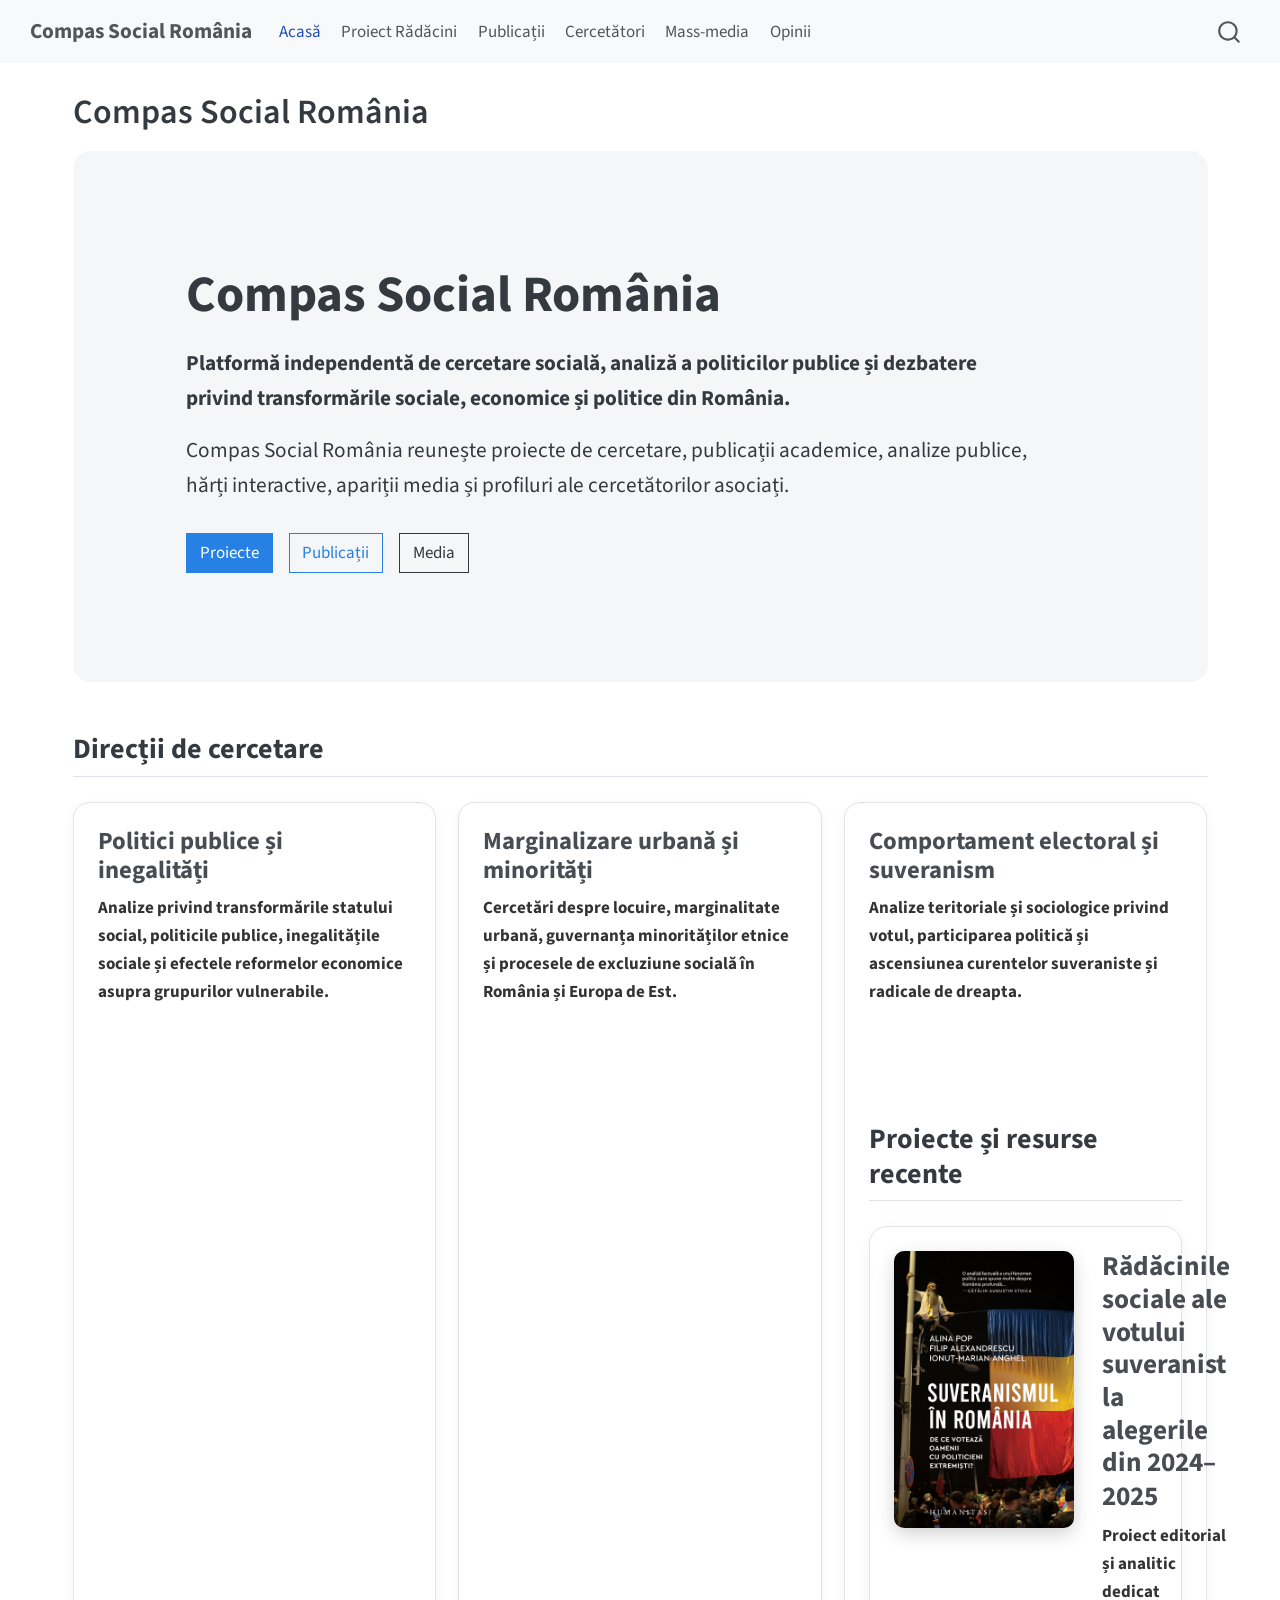
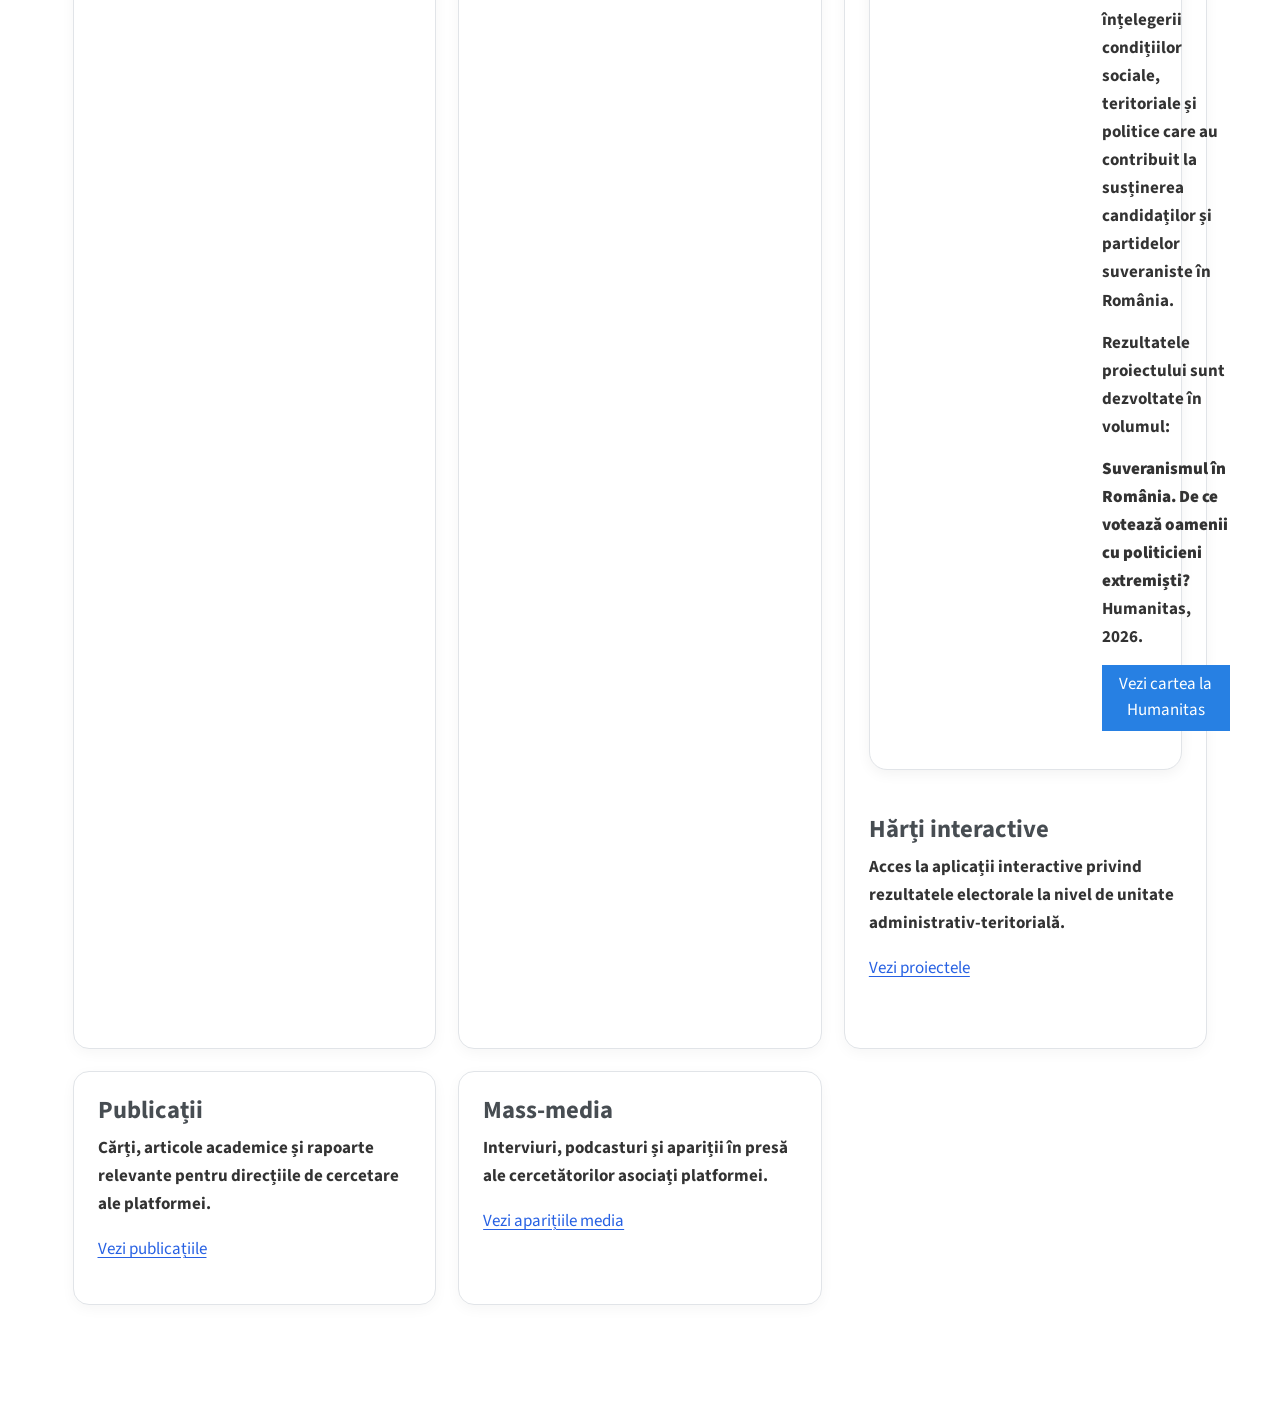
==== commit a50c6c17: "Update homepage project section" ====
--- a/docs/index.html
+++ b/docs/index.html
@@ -98,7 +98,7 @@
   </li>  
   <li class="nav-item">
     <a class="nav-link" href="./proiecte.html"> 
-<span class="menu-text">Proiecte</span></a>
+<span class="menu-text">Proiect Rădăcini</span></a>
   </li>  
   <li class="nav-item">
     <a class="nav-link" href="./publicatii.html"> 
@@ -169,24 +169,33 @@
 <h3 class="anchored" data-anchor-id="marginalizare-urbană-și-minorități">Marginalizare urbană și minorități</h3>
 <p>Cercetări despre locuire, marginalitate urbană, guvernanța minorităților etnice și procesele de excluziune socială în România și Europa de Est.</p>
 </section>
-<section id="comportament-electoral-și-suveranism" class="level3 card">
+<div class="card">
+<section id="comportament-electoral-și-suveranism" class="level3">
 <h3 class="anchored" data-anchor-id="comportament-electoral-și-suveranism">Comportament electoral și suveranism</h3>
 <p>Analize teritoriale și sociologice privind votul, participarea politică și ascensiunea curentelor suveraniste și radicale de dreapta.</p>
 </section>
-</div>
-</section>
 <section id="proiecte-și-resurse-recente" class="level2 section-title">
 <h2 class="section-title anchored" data-anchor-id="proiecte-și-resurse-recente">Proiecte și resurse recente</h2>
-<div class="highlight">
-<p><strong>Rădăcinile sociale ale votului suveranist la alegerile din 2024–2025</strong><br>
-Proiect editorial și analitic dedicat înțelegerii condițiilor sociale, teritoriale și politice care au contribuit la susținerea candidaților și partidelor suveraniste în România.</p>
+<div class="book-card">
+<div class="book-cover">
+<p><img src="imagini/Suveranismul-in-Romania.jpg" class="img-fluid"></p>
 </div>
-<div class="cards">
-<section id="hărți-interactive" class="level3 card">
+<section id="rădăcinile-sociale-ale-votului-suveranist-la-alegerile-din-20242025" class="level3 book-info">
+<h3 class="anchored" data-anchor-id="rădăcinile-sociale-ale-votului-suveranist-la-alegerile-din-20242025">Rădăcinile sociale ale votului suveranist la alegerile din 2024–2025</h3>
+<p>Proiect editorial și analitic dedicat înțelegerii condițiilor sociale, teritoriale și politice care au contribuit la susținerea candidaților și partidelor suveraniste în România.</p>
+<p>Rezultatele proiectului sunt dezvoltate în volumul:</p>
+<p><strong>Suveranismul în România. De ce votează oamenii cu politicieni extremiști?</strong><br>
+Humanitas, 2026.</p>
+<p><a href="https://humanitas.ro/humanitas/carte/suveranismul-in-romania" class="btn btn-primary">Vezi cartea la Humanitas</a></p>
+</section>
+</div>
+<section id="hărți-interactive" class="level3">
 <h3 class="anchored" data-anchor-id="hărți-interactive">Hărți interactive</h3>
 <p>Acces la aplicații interactive privind rezultatele electorale la nivel de unitate administrativ-teritorială.</p>
 <p><a href="./proiecte.html">Vezi proiectele</a></p>
 </section>
+</section>
+</div>
 <section id="publicații" class="level3 card">
 <h3 class="anchored" data-anchor-id="publicații">Publicații</h3>
 <p>Cărți, articole academice și rapoarte relevante pentru direcțiile de cercetare ale platformei.</p>
--- a/docs/styles.css
+++ b/docs/styles.css
@@ -131,4 +131,47 @@
     margin: auto;
   }
 
+}
+
+.book-card {
+  display: grid;
+  grid-template-columns: 180px 1fr;
+  gap: 28px;
+  align-items: start;
+  border: 1px solid #e1e4e8;
+  border-radius: 18px;
+  padding: 24px;
+  background: #ffffff;
+  box-shadow: 0 4px 14px rgba(0,0,0,0.05);
+  margin: 25px 0 45px 0;
+}
+
+.book-cover img {
+  width: 180px;
+  max-width: 100%;
+  height: auto;
+  display: block;
+  border-radius: 10px;
+  box-shadow: 0 6px 18px rgba(0,0,0,0.18);
+}
+
+.book-info h3 {
+  margin-top: 0;
+  font-size: 1.6rem;
+}
+
+.book-info p {
+  margin-bottom: 14px;
+}
+
+@media (max-width: 800px) {
+
+  .book-card {
+    grid-template-columns: 1fr;
+  }
+
+  .book-cover img {
+    width: 220px;
+  }
+
 }
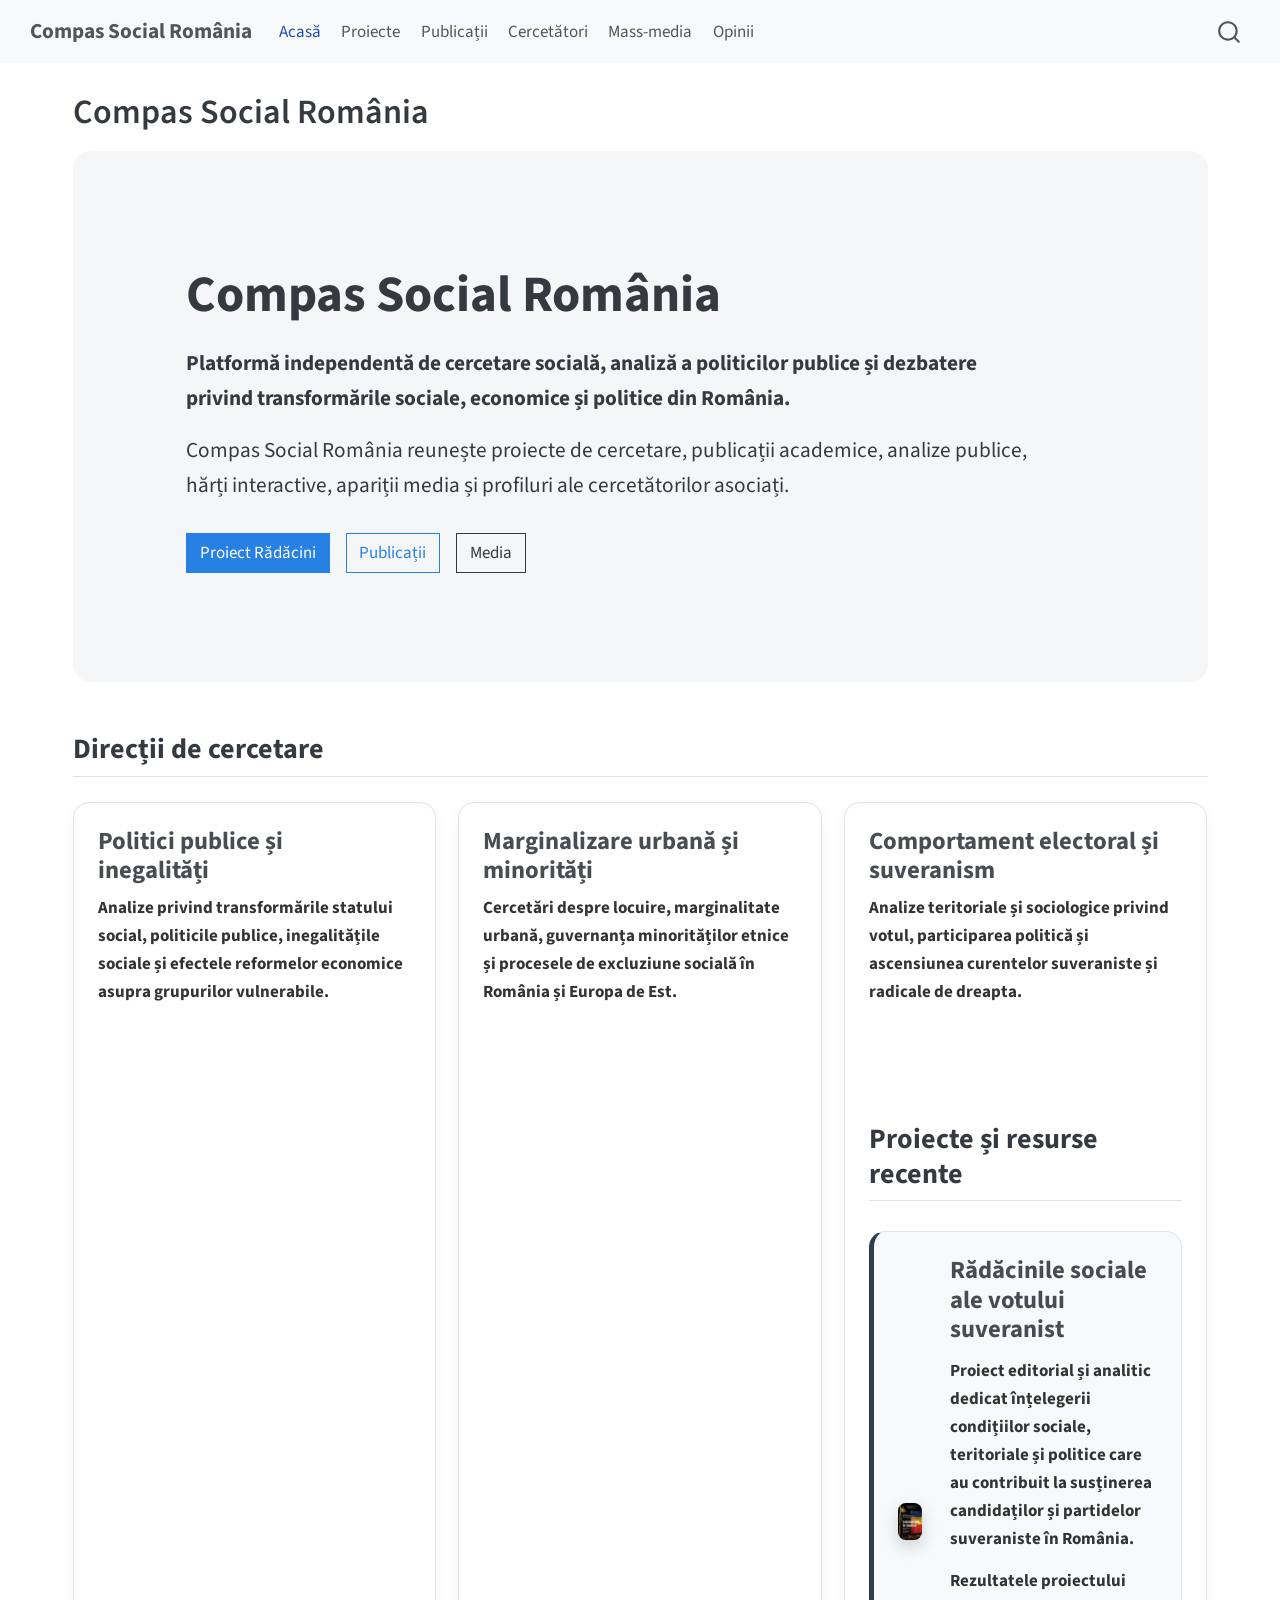
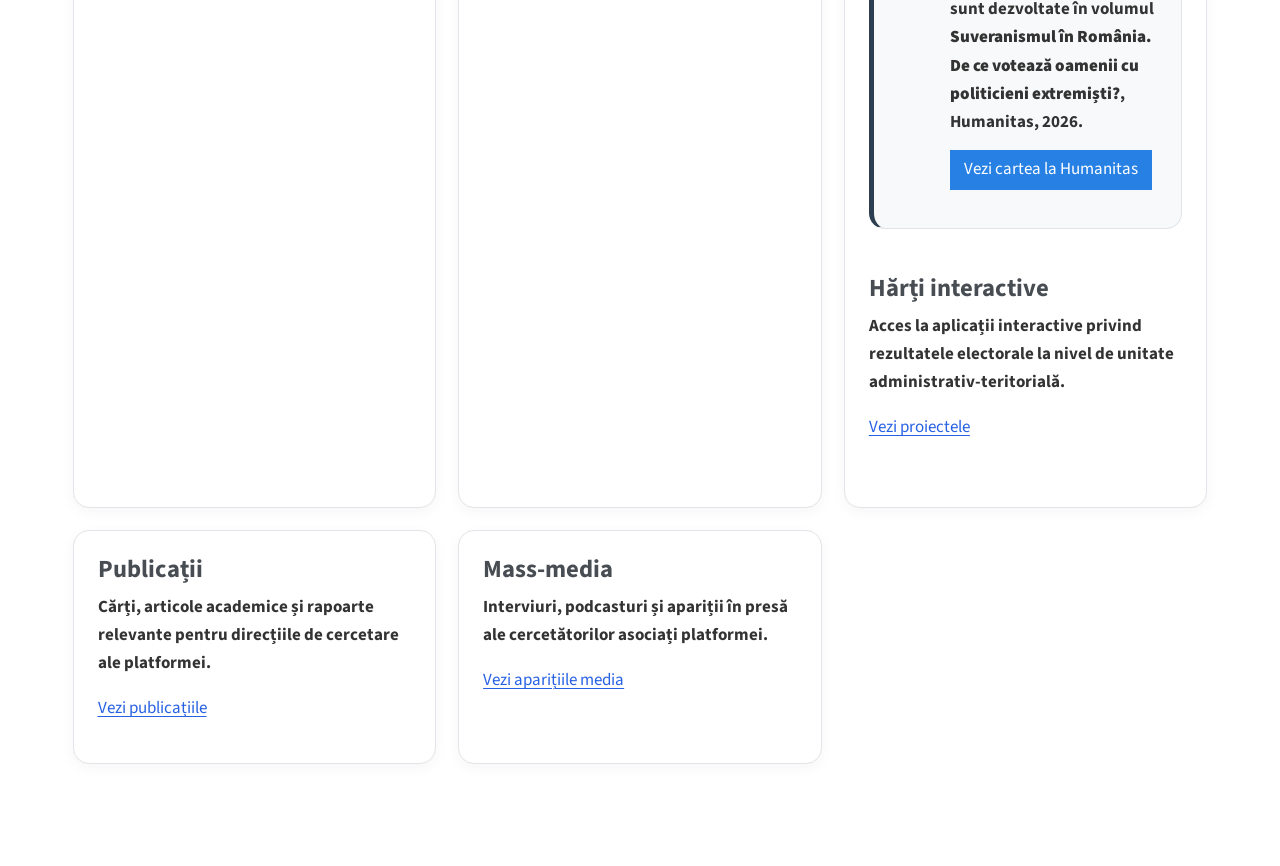
==== commit 41e77a2f: "Fix homepage project card" ====
--- a/docs/index.html
+++ b/docs/index.html
@@ -98,7 +98,7 @@
   </li>  
   <li class="nav-item">
     <a class="nav-link" href="./proiecte.html"> 
-<span class="menu-text">Proiect Rădăcini</span></a>
+<span class="menu-text">Proiecte</span></a>
   </li>  
   <li class="nav-item">
     <a class="nav-link" href="./publicatii.html"> 
@@ -155,7 +155,7 @@
 <p><strong>Platformă independentă de cercetare socială, analiză a politicilor publice și dezbatere privind transformările sociale, economice și politice din România.</strong></p>
 <p>Compas Social România reunește proiecte de cercetare, publicații academice, analize publice, hărți interactive, apariții media și profiluri ale cercetătorilor asociați.</p>
 <div class="hero-buttons">
-<p><a href="./proiecte.html" class="btn btn-primary">Proiecte</a> <a href="./publicatii.html" class="btn btn-outline-primary">Publicații</a> <a href="./mass-media.html" class="btn btn-outline-secondary">Media</a></p>
+<p><a href="./proiecte.html" class="btn btn-primary">Proiect Rădăcini</a> <a href="./publicatii.html" class="btn btn-outline-primary">Publicații</a> <a href="./mass-media.html" class="btn btn-outline-secondary">Media</a></p>
 </div>
 </section>
 <section id="direcții-de-cercetare" class="level2 section-title">
@@ -176,16 +176,14 @@
 </section>
 <section id="proiecte-și-resurse-recente" class="level2 section-title">
 <h2 class="section-title anchored" data-anchor-id="proiecte-și-resurse-recente">Proiecte și resurse recente</h2>
-<div class="book-card">
-<div class="book-cover">
+<div class="featured-book">
+<div class="featured-book-cover">
 <p><img src="imagini/Suveranismul-in-Romania.jpg" class="img-fluid"></p>
 </div>
-<section id="rădăcinile-sociale-ale-votului-suveranist-la-alegerile-din-20242025" class="level3 book-info">
-<h3 class="anchored" data-anchor-id="rădăcinile-sociale-ale-votului-suveranist-la-alegerile-din-20242025">Rădăcinile sociale ale votului suveranist la alegerile din 2024–2025</h3>
+<section id="rădăcinile-sociale-ale-votului-suveranist" class="level3 featured-book-text">
+<h3 class="anchored" data-anchor-id="rădăcinile-sociale-ale-votului-suveranist">Rădăcinile sociale ale votului suveranist</h3>
 <p>Proiect editorial și analitic dedicat înțelegerii condițiilor sociale, teritoriale și politice care au contribuit la susținerea candidaților și partidelor suveraniste în România.</p>
-<p>Rezultatele proiectului sunt dezvoltate în volumul:</p>
-<p><strong>Suveranismul în România. De ce votează oamenii cu politicieni extremiști?</strong><br>
-Humanitas, 2026.</p>
+<p>Rezultatele proiectului sunt dezvoltate în volumul <strong>Suveranismul în România. De ce votează oamenii cu politicieni extremiști?</strong>, Humanitas, 2026.</p>
 <p><a href="https://humanitas.ro/humanitas/carte/suveranismul-in-romania" class="btn btn-primary">Vezi cartea la Humanitas</a></p>
 </section>
 </div>
--- a/docs/styles.css
+++ b/docs/styles.css
@@ -174,4 +174,44 @@
     width: 220px;
   }
 
+}
+
+.featured-book {
+  display: flex;
+  gap: 28px;
+  align-items: center;
+  background: #f8f9fa;
+  border: 1px solid #e1e4e8;
+  border-left: 5px solid #2c3e50;
+  border-radius: 16px;
+  padding: 24px;
+  margin: 30px 0 45px 0;
+}
+
+.featured-book-cover img {
+  width: 150px;
+  height: auto;
+  display: block;
+  border-radius: 8px;
+  box-shadow: 0 6px 16px rgba(0,0,0,0.18);
+}
+
+.featured-book-text h3 {
+  margin-top: 0;
+  margin-bottom: 12px;
+}
+
+.featured-book-text p {
+  margin-bottom: 14px;
+}
+
+@media (max-width: 800px) {
+  .featured-book {
+    flex-direction: column;
+    align-items: flex-start;
+  }
+
+  .featured-book-cover img {
+    width: 170px;
+  }
 }
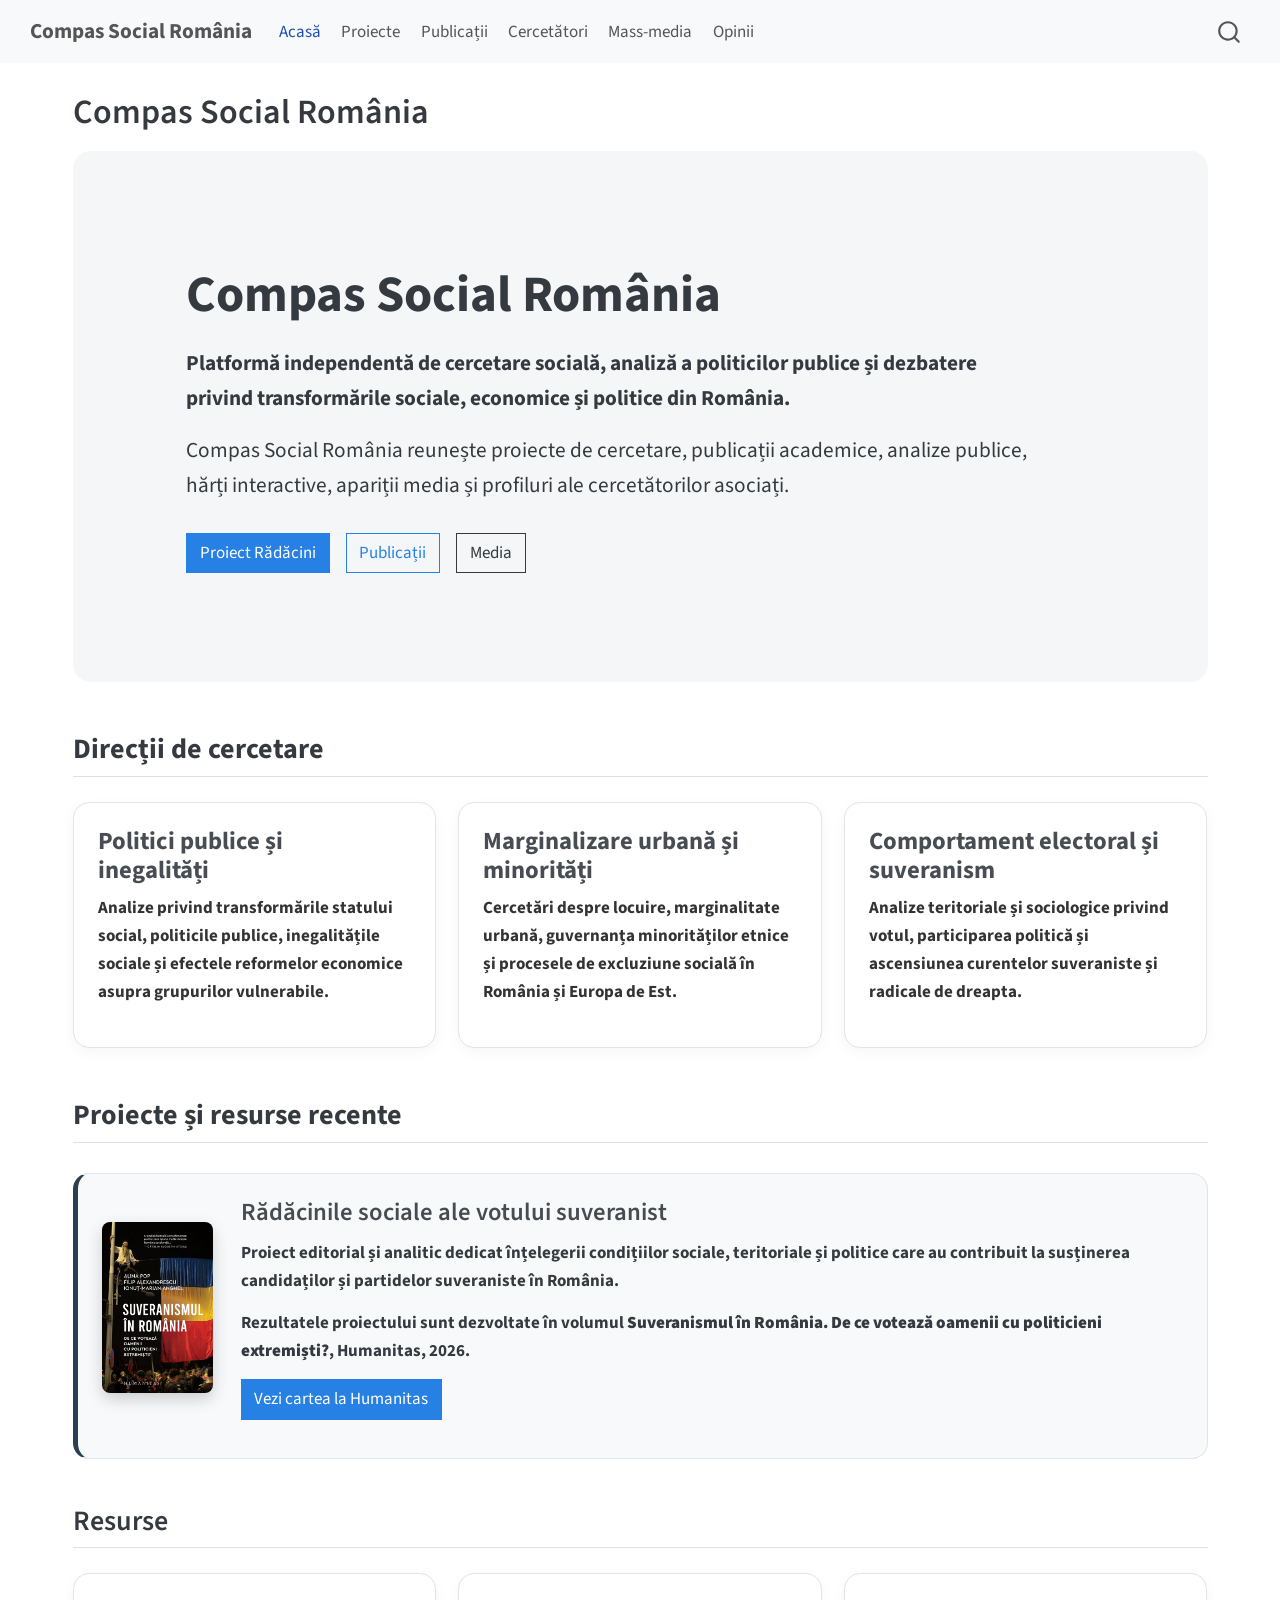
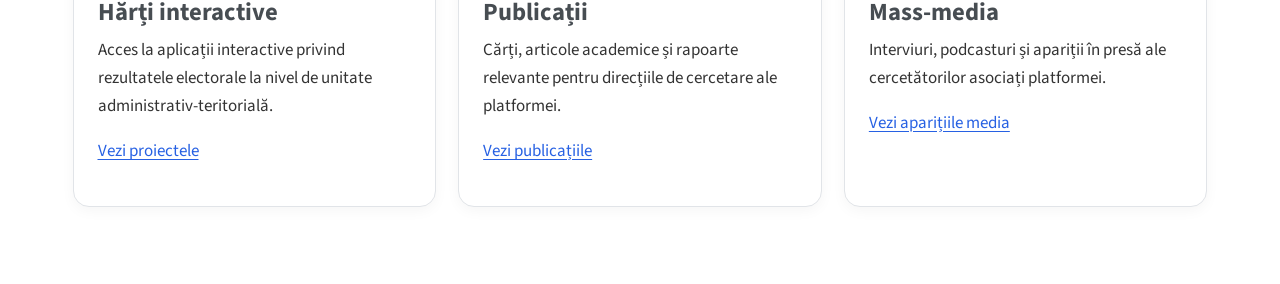
==== commit 41f99000: "Fix homepage card layout" ====
--- a/docs/index.html
+++ b/docs/index.html
@@ -169,10 +169,11 @@
 <h3 class="anchored" data-anchor-id="marginalizare-urbană-și-minorități">Marginalizare urbană și minorități</h3>
 <p>Cercetări despre locuire, marginalitate urbană, guvernanța minorităților etnice și procesele de excluziune socială în România și Europa de Est.</p>
 </section>
-<div class="card">
-<section id="comportament-electoral-și-suveranism" class="level3">
+<section id="comportament-electoral-și-suveranism" class="level3 card">
 <h3 class="anchored" data-anchor-id="comportament-electoral-și-suveranism">Comportament electoral și suveranism</h3>
 <p>Analize teritoriale și sociologice privind votul, participarea politică și ascensiunea curentelor suveraniste și radicale de dreapta.</p>
+</section>
+</div>
 </section>
 <section id="proiecte-și-resurse-recente" class="level2 section-title">
 <h2 class="section-title anchored" data-anchor-id="proiecte-și-resurse-recente">Proiecte și resurse recente</h2>
@@ -187,13 +188,15 @@
 <p><a href="https://humanitas.ro/humanitas/carte/suveranismul-in-romania" class="btn btn-primary">Vezi cartea la Humanitas</a></p>
 </section>
 </div>
-<section id="hărți-interactive" class="level3">
+</section>
+<section id="resurse" class="level2">
+<h2 class="anchored" data-anchor-id="resurse">Resurse</h2>
+<div class="cards">
+<section id="hărți-interactive" class="level3 card">
 <h3 class="anchored" data-anchor-id="hărți-interactive">Hărți interactive</h3>
 <p>Acces la aplicații interactive privind rezultatele electorale la nivel de unitate administrativ-teritorială.</p>
 <p><a href="./proiecte.html">Vezi proiectele</a></p>
 </section>
-</section>
-</div>
 <section id="publicații" class="level3 card">
 <h3 class="anchored" data-anchor-id="publicații">Publicații</h3>
 <p>Cărți, articole academice și rapoarte relevante pentru direcțiile de cercetare ale platformei.</p>
